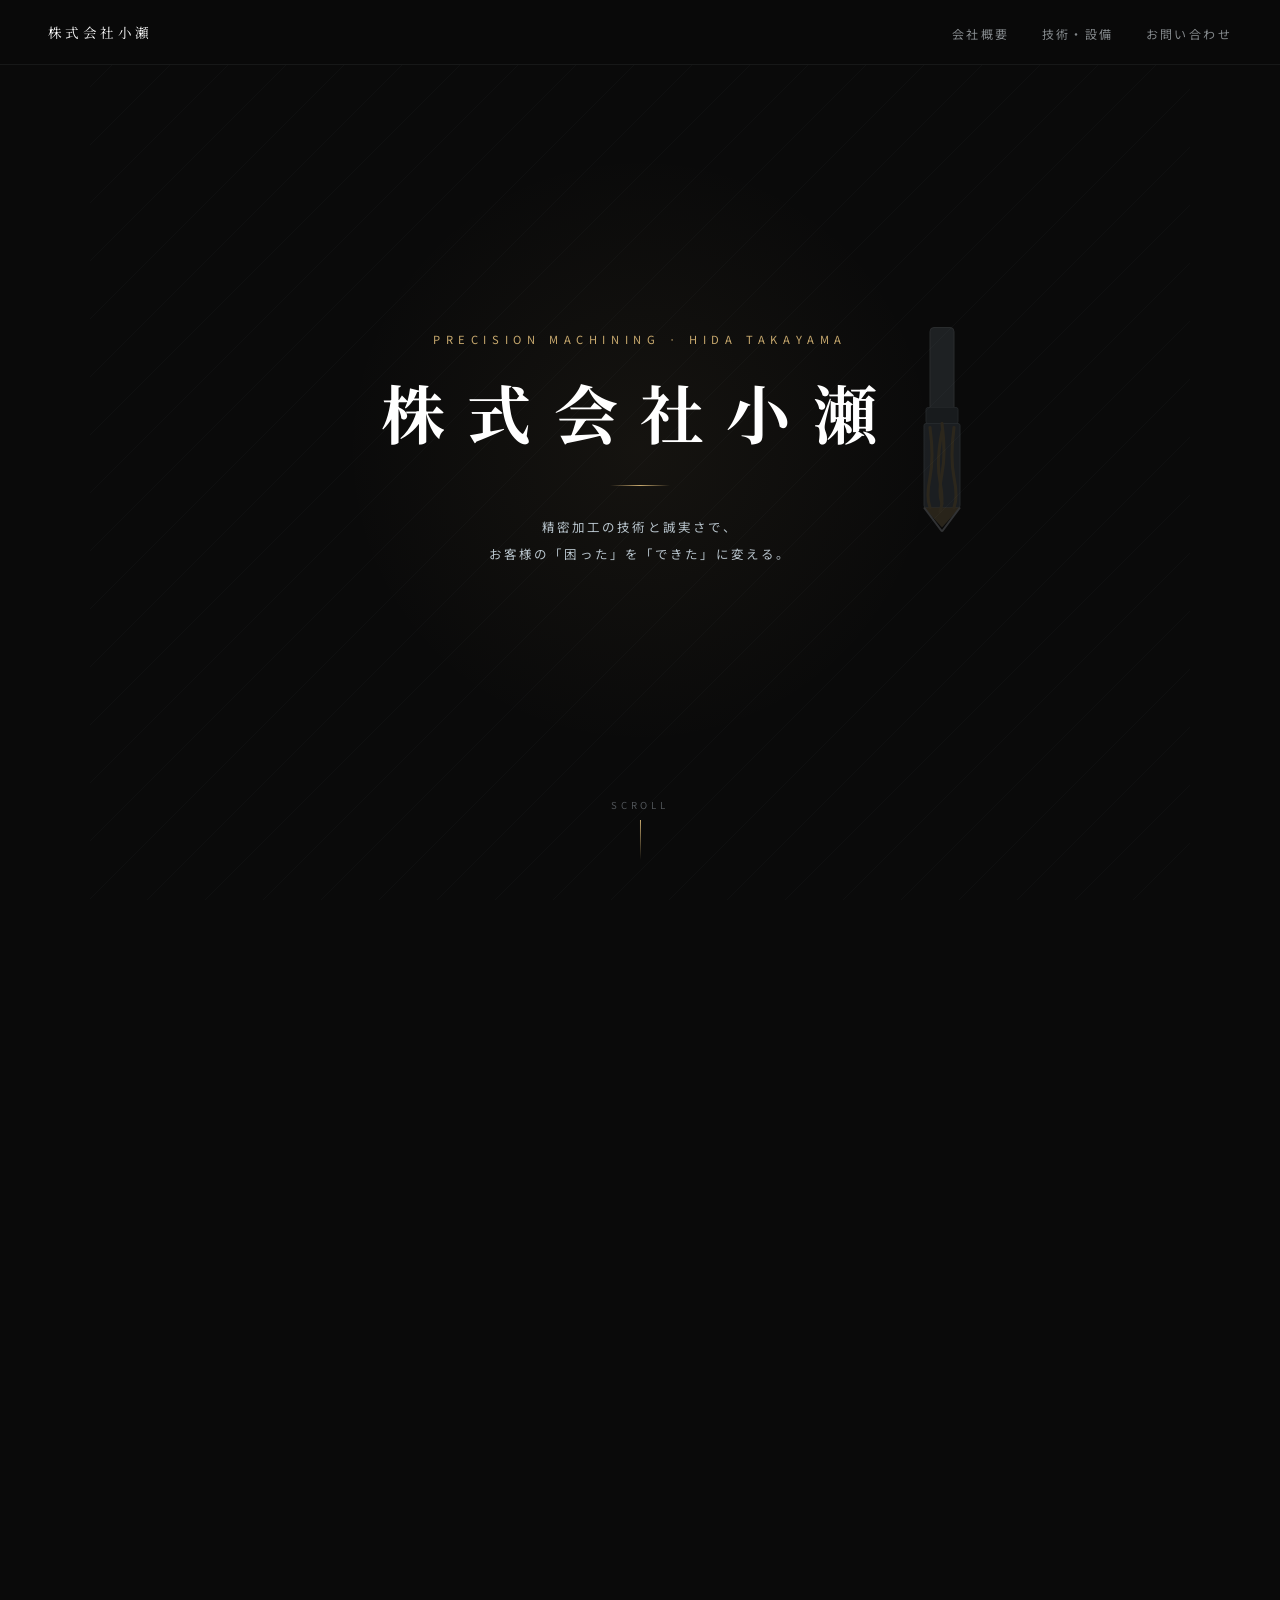
==== index.html @ 2247d6aa "update: 新デザイン適用" ====
<!DOCTYPE html>
<html lang="ja">
<head>
  <meta charset="UTF-8">
  <meta name="viewport" content="width=device-width, initial-scale=1.0">
  <title>株式会社小瀬 | 精密加工</title>
  <link rel="preconnect" href="https://fonts.googleapis.com">
  <link href="https://fonts.googleapis.com/css2?family=Noto+Serif+JP:wght@300;400;700&family=Bebas+Neue&family=Noto+Sans+JP:wght@300;400&display=swap" rel="stylesheet">
  <style>
    *, *::before, *::after { margin: 0; padding: 0; box-sizing: border-box; }

    :root {
      --black: #0a0a0a;
      --steel: #b8c4cc;
      --silver: #d6dde3;
      --gold: #c8a96e;
      --dim: #2a2f35;
      --text: #e8eaec;
    }

    html, body {
      width: 100%; height: 100%;
      background: var(--black);
      color: var(--text);
      font-family: 'Noto Sans JP', sans-serif;
      overflow-x: hidden;
    }

    @keyframes fadeIn { to { opacity: 1; } }

    .shank { fill: #7a8a96; stroke: #b8c4cc; stroke-width: 0.5; }
    .flute { fill: none; stroke: var(--gold); stroke-width: 1.5; stroke-linecap: round; }
    .tip   { fill: var(--gold); opacity: 0.9; }
    .cutting-edge { fill: none; stroke: #e0e8f0; stroke-width: 1; }
    .spin-group {
      transform-origin: 80px 80px;
      animation: spinCutter 1.2s linear infinite;
    }
    @keyframes spinCutter {
      from { transform: rotate(0deg); }
      to   { transform: rotate(360deg); }
    }

    #hero {
      position: relative;
      min-height: 100vh;
      display: flex;
      flex-direction: column;
      align-items: center;
      justify-content: center;
      overflow: hidden;
    }

    .bg-lines {
      position: absolute; inset: 0;
      background: repeating-linear-gradient(
        -45deg, transparent, transparent 40px,
        rgba(184,196,204,0.03) 40px, rgba(184,196,204,0.03) 41px
      );
      pointer-events: none;
    }

    .bg-glow {
      position: absolute;
      width: 600px; height: 600px;
      border-radius: 50%;
      background: radial-gradient(circle, rgba(200,169,110,0.06) 0%, transparent 70%);
      top: 50%; left: 50%;
      transform: translate(-50%,-50%);
      pointer-events: none;
      animation: pulseGlow 4s ease-in-out infinite;
    }
    @keyframes pulseGlow {
      0%,100% { opacity: 0.6; transform: translate(-50%,-50%) scale(1); }
      50%      { opacity: 1;   transform: translate(-50%,-50%) scale(1.1); }
    }

    nav {
      position: fixed; top: 0; left: 0; right: 0;
      padding: 20px 48px;
      display: flex; align-items: center; justify-content: space-between;
      z-index: 100;
      opacity: 0;
      animation: fadeIn 0.8s ease forwards 0.3s;
      border-bottom: 1px solid rgba(184,196,204,0.08);
      background: rgba(10,10,10,0.85);
      backdrop-filter: blur(10px);
    }

    .nav-logo {
      font-family: 'Noto Serif JP', serif;
      font-size: 0.85rem;
      letter-spacing: 0.25em;
      color: #ffffff;
    }

    .nav-links { display: flex; gap: 32px; list-style: none; }
    .nav-links a {
      font-size: 0.75rem;
      letter-spacing: 0.2em;
      color: rgba(214,221,227,0.6);
      text-decoration: none;
      transition: color 0.3s;
    }
    .nav-links a:hover { color: var(--gold); }

    #nav-toggle {
      display: none;
      flex-direction: column;
      gap: 5px;
      cursor: pointer;
      padding: 4px;
    }
    #nav-toggle span {
      display: block;
      width: 22px; height: 1.5px;
      background: #ffffff;
      transition: all 0.3s;
    }

    .hero-content {
      text-align: center;
      position: relative;
      z-index: 10;
      padding: 0 24px;
    }

    .hero-sub {
      font-size: 0.7rem;
      letter-spacing: 0.5em;
      color: var(--gold);
      text-transform: uppercase;
      opacity: 0;
      animation: fadeUp 0.9s ease forwards 0.2s;
      margin-bottom: 20px;
    }

    .hero-title {
      font-family: 'Noto Serif JP', serif;
      font-size: clamp(2.2rem, 5vw, 4.5rem);
      font-weight: 300;
      letter-spacing: 0.35em;
      line-height: 1.4;
      opacity: 0;
      animation: fadeUp 1s ease forwards 0.5s;
    }
    .hero-title span {
      display: block;
      font-weight: 700;
      color: #ffffff;
    }

    .hero-divider {
      width: 60px; height: 1px;
      background: linear-gradient(90deg, transparent, var(--gold), transparent);
      margin: 28px auto;
      opacity: 0;
      animation: fadeIn 0.8s ease forwards 0.9s;
    }

    .hero-desc {
      font-size: 0.78rem;
      letter-spacing: 0.25em;
      color: var(--steel);
      line-height: 2.2;
      opacity: 0;
      animation: fadeUp 0.9s ease forwards 1.1s;
    }

    @keyframes fadeUp {
      from { opacity: 0; transform: translateY(20px); }
      to   { opacity: 1; transform: translateY(0); }
    }

    .hero-cutter {
      position: absolute;
      right: 8%; top: 50%;
      transform: translateY(-50%);
      opacity: 0;
      animation: fadeInDim 1.4s ease forwards 0.8s;
    }
    @keyframes fadeInDim { to { opacity: 0.18; } }

    .scroll-hint {
      position: absolute; bottom: 40px; left: 50%;
      transform: translateX(-50%);
      display: flex; flex-direction: column; align-items: center; gap: 8px;
      opacity: 0;
      animation: fadeIn 1s ease forwards 1.6s;
    }
    .scroll-hint span { font-size: 0.6rem; letter-spacing: 0.4em; color: rgba(184,196,204,0.4); }
    .scroll-arrow {
      width: 1px; height: 40px;
      background: linear-gradient(to bottom, var(--gold), transparent);
      animation: scrollDrop 1.8s ease-in-out infinite;
    }
    @keyframes scrollDrop {
      0%,100% { transform: scaleY(0.3); transform-origin: top; opacity: 0.3; }
      50%      { transform: scaleY(1); opacity: 1; }
    }

    section { padding: 100px 48px; max-width: 1100px; margin: 0 auto; }

    .section-label {
      font-family: 'Bebas Neue', cursive;
      font-size: 0.7rem;
      letter-spacing: 0.5em;
      color: var(--gold);
      margin-bottom: 12px;
    }
    .section-title {
      font-family: 'Noto Serif JP', serif;
      font-size: clamp(1.4rem, 3vw, 2.2rem);
      font-weight: 300;
      letter-spacing: 0.2em;
      margin-bottom: 40px;
      color: var(--silver);
    }

    .features { display: grid; grid-template-columns: repeat(3,1fr); gap: 2px; margin-top: 48px; }

    .feature-card {
      background: rgba(255,255,255,0.02);
      border: 1px solid rgba(184,196,204,0.1);
      padding: 36px 28px;
      position: relative;
      overflow: hidden;
      opacity: 0;
      transform: translateY(40px);
      transition: all 0.7s ease;
    }
    .feature-card.visible { opacity: 1; transform: translateY(0); }
    .feature-card::before {
      content: '';
      position: absolute; top: 0; left: 0;
      width: 3px; height: 0;
      background: var(--gold);
      transition: height 0.5s ease 0.3s;
    }
    .feature-card.visible::before { height: 100%; }
    .feature-card:hover {
      background: rgba(200,169,110,0.04);
      border-color: rgba(200,169,110,0.3);
    }
    .feature-num {
      font-family: 'Bebas Neue', cursive;
      font-size: 2.5rem;
      color: rgba(200,169,110,0.2);
      line-height: 1; margin-bottom: 16px;
    }
    .feature-name {
      font-family: 'Noto Serif JP', serif;
      font-size: 1.05rem; letter-spacing: 0.15em;
      margin-bottom: 14px; color: var(--silver);
    }
    .feature-text { font-size: 0.75rem; line-height: 2; color: rgba(184,196,204,0.7); }

    .ruled-line {
      width: 100%; height: 1px;
      background: linear-gradient(90deg, var(--gold), rgba(200,169,110,0.1));
      margin: 80px 0;
    }

    .about-grid { display: grid; grid-template-columns: 1fr 1fr; gap: 80px; align-items: start; }

    .about-specs { border: 1px solid rgba(184,196,204,0.1); }
    .spec-row {
      display: flex;
      border-bottom: 1px solid rgba(184,196,204,0.06);
      opacity: 0; transform: translateX(-20px);
      transition: opacity 0.6s ease, transform 0.6s ease;
    }
    .spec-row:last-child { border-bottom: none; }
    .spec-row.visible { opacity: 1; transform: translateX(0); }
    .spec-label {
      width: 110px; flex-shrink: 0;
      padding: 14px 18px;
      font-size: 0.68rem; letter-spacing: 0.15em;
      color: rgba(184,196,204,0.45);
      border-right: 1px solid rgba(184,196,204,0.06);
    }
    .spec-val {
      padding: 14px 18px;
      font-size: 0.76rem; letter-spacing: 0.08em;
      color: rgba(214,221,227,0.85); line-height: 1.8;
    }

    .about-text p {
      font-size: 0.8rem; line-height: 2.4;
      color: rgba(184,196,204,0.8); margin-bottom: 1.5em;
    }

    #contact-section {
      background: rgba(255,255,255,0.015);
      border-top: 1px solid rgba(184,196,204,0.07);
    }

    .contact-form {
      max-width: 560px;
      display: flex; flex-direction: column; gap: 16px;
    }

    .form-row { display: grid; grid-template-columns: 1fr 1fr; gap: 12px; }

    .form-group { display: flex; flex-direction: column; gap: 6px; }
    .form-group label {
      font-size: 0.62rem; letter-spacing: 0.25em;
      color: rgba(184,196,204,0.45);
    }
    .form-group input,
    .form-group textarea,
    .form-group select {
      background: rgba(255,255,255,0.04);
      border: 1px solid rgba(184,196,204,0.15);
      border-radius: 2px;
      padding: 12px 14px;
      color: var(--text);
      font-family: 'Noto Sans JP', sans-serif;
      font-size: 0.78rem;
      letter-spacing: 0.08em;
      outline: none;
      transition: border-color 0.3s, background 0.3s;
      -webkit-appearance: none;
    }
    .form-group input:focus,
    .form-group textarea:focus,
    .form-group select:focus {
      border-color: rgba(200,169,110,0.5);
      background: rgba(255,255,255,0.06);
    }
    .form-group select option { background: #1a1e22; }
    .form-group textarea { resize: vertical; min-height: 120px; }

    .form-submit {
      margin-top: 8px;
      padding: 14px 36px;
      background: transparent;
      border: 1px solid rgba(200,169,110,0.5);
      color: var(--gold);
      font-family: 'Noto Sans JP', sans-serif;
      font-size: 0.72rem; letter-spacing: 0.4em;
      cursor: pointer;
      transition: background 0.3s, border-color 0.3s, color 0.3s;
      align-self: flex-start;
    }
    .form-submit:hover {
      background: rgba(200,169,110,0.1);
      border-color: var(--gold);
      color: #ffffff;
    }
    .form-submit:disabled { opacity: 0.4; cursor: default; }

    .form-note {
      font-size: 0.62rem; letter-spacing: 0.12em;
      color: rgba(184,196,204,0.3); line-height: 1.8;
    }

    #form-success {
      display: none;
      font-size: 0.75rem; letter-spacing: 0.2em;
      color: rgba(200,169,110,0.8); padding: 16px 0;
    }

    footer {
      border-top: 1px solid rgba(184,196,204,0.1);
      padding: 40px 48px;
      display: flex; justify-content: space-between; align-items: center;
    }
    .footer-logo {
      font-family: 'Noto Serif JP', serif;
      font-size: 0.85rem; letter-spacing: 0.3em; color: var(--steel);
    }
    .footer-copy {
      font-size: 0.65rem; letter-spacing: 0.2em; color: rgba(184,196,204,0.25);
    }

    @media (max-width: 768px) {
      nav { padding: 16px 20px; }
      .nav-links {
        display: none;
        flex-direction: column;
        position: absolute;
        top: 100%; left: 0; right: 0;
        background: rgba(10,10,10,0.97);
        padding: 20px 24px;
        gap: 16px;
        border-bottom: 1px solid rgba(184,196,204,0.08);
      }
      .nav-links.open { display: flex; }
      #nav-toggle { display: flex; }
      section { padding: 64px 20px; }
      .features { grid-template-columns: 1fr; }
      .about-grid { grid-template-columns: 1fr; gap: 40px; }
      .hero-cutter { display: none; }
      footer { flex-direction: column; gap: 16px; text-align: center; padding: 32px 20px; }
      .form-row { grid-template-columns: 1fr; }
      .spec-label { width: 90px; }
    }
  </style>
</head>
<body>

<nav id="nav">
  <div class="nav-logo">株式会社小瀬</div>
  <ul class="nav-links" id="nav-links">
    <li><a href="#about" onclick="closeNav()">会社概要</a></li>
    <li><a href="#features" onclick="closeNav()">技術・設備</a></li>
    <li><a href="#contact-section" onclick="closeNav()">お問い合わせ</a></li>
  </ul>
  <div id="nav-toggle" onclick="toggleNav()">
    <span></span><span></span><span></span>
  </div>
</nav>

<section id="hero">
  <div class="bg-lines"></div>
  <div class="bg-glow"></div>

  <div class="hero-cutter">
    <svg width="320" height="320" viewBox="0 0 160 160" xmlns="http://www.w3.org/2000/svg">
      <g class="spin-group">
        <rect class="shank" x="74" y="20" width="12" height="45" rx="2"/>
        <rect x="72" y="60" width="16" height="8" rx="1" fill="#5a6a76" stroke="#8a9aa6" stroke-width="0.5"/>
        <rect x="71" y="68" width="18" height="42" rx="1" fill="#6a7a88" stroke="#9ab0be" stroke-width="0.5"/>
        <path class="flute" d="M 74 70 Q 76 85 74 95 Q 72 105 74 110"/>
        <path class="flute" d="M 80 68 Q 82 83 80 93 Q 78 103 80 108"/>
        <path class="flute" d="M 86 70 Q 84 85 86 95 Q 88 105 86 110"/>
        <path class="flute" d="M 80 72 Q 77 87 79 97 Q 81 107 79 112"/>
        <polygon class="tip" points="71,110 80,120 89,110"/>
        <line class="cutting-edge" x1="71" y1="110" x2="80" y2="122"/>
        <line class="cutting-edge" x1="89" y1="110" x2="80" y2="122"/>
      </g>
    </svg>
  </div>

  <div class="hero-content">
    <div class="hero-sub">PRECISION MACHINING · HIDA TAKAYAMA</div>
    <h1 class="hero-title">
      <span>株式会社小瀬</span>
    </h1>
    <div class="hero-divider"></div>
    <p class="hero-desc">
      精密加工の技術と誠実さで、<br>
      お客様の「困った」を「できた」に変える。
    </p>
  </div>

  <div class="scroll-hint">
    <span>SCROLL</span>
    <div class="scroll-arrow"></div>
  </div>
</section>

<section id="features">
  <div class="section-label">TECHNOLOGY &amp; EQUIPMENT</div>
  <h2 class="section-title">技術・設備</h2>
  <div class="ruled-line" style="margin: 0 0 48px;"></div>
  <div class="features">
    <div class="feature-card">
      <div class="feature-num">01</div>
      <div class="feature-name">精密マシニング</div>
      <p class="feature-text">オークマMCを中心とした精密加工。公差±0.05mmの高精度部品・治具製作に対応します。</p>
    </div>
    <div class="feature-card" style="transition-delay:0.15s">
      <div class="feature-num">02</div>
      <div class="feature-name">ワイヤーカット</div>
      <p class="feature-text">ソディックワイヤーカット機による精密放電加工。複雑形状にも柔軟に対応可能です。</p>
    </div>
    <div class="feature-card" style="transition-delay:0.3s">
      <div class="feature-num">03</div>
      <div class="feature-name">迅速対応</div>
      <p class="feature-text">小ロット・急ぎの案件も歓迎。大手にはできない柔軟な対応力が私たちの強みです。</p>
    </div>
  </div>
</section>

<section id="about">
  <div class="ruled-line" style="margin-top:0"></div>
  <div class="section-label">ABOUT US</div>
  <h2 class="section-title">会社概要</h2>
  <div class="about-grid">
    <div class="about-specs">
      <div class="spec-row" data-delay="0">
        <div class="spec-label">会社名</div>
        <div class="spec-val">株式会社小瀬</div>
      </div>
      <div class="spec-row" data-delay="80">
        <div class="spec-label">所在地</div>
        <div class="spec-val">岐阜県</div>
      </div>
      <div class="spec-row" data-delay="160">
        <div class="spec-label">事業内容</div>
        <div class="spec-val">精密機械部品加工<br>治具・ジグ製作</div>
      </div>
      <div class="spec-row" data-delay="240">
        <div class="spec-label">主要設備</div>
        <div class="spec-val">オークマ MC マシニングセンタ<br>ソディック ワイヤーカット</div>
      </div>
      <div class="spec-row" data-delay="320">
        <div class="spec-label">対応公差</div>
        <div class="spec-val">±0.05 mm</div>
      </div>
    </div>
    <div class="about-text">
      <p>岐阜県に拠点を置く、精密機械部品・治具の製造会社です。創業以来、一貫して「確かな品質」と「誠実な対応」を大切にしてきました。</p>
      <p>オークマMCマシニングセンタ・ソディックワイヤーカット機を中心に、お客様のニーズに合わせた柔軟な製造体制を整えています。</p>
      <p>小規模だからこそできる、迅速かつ丁寧なものづくりを提供します。</p>
    </div>
  </div>
</section>

<div id="contact-section">
  <section>
    <div class="section-label">CONTACT</div>
    <h2 class="section-title">お問い合わせ</h2>
    <div class="ruled-line" style="margin-top:0"></div>
    <form class="contact-form" id="contact-form" onsubmit="handleSubmit(event)">
      <div class="form-row">
        <div class="form-group">
          <label>お名前 *</label>
          <input type="text" name="name" required placeholder="山田 太郎">
        </div>
        <div class="form-group">
          <label>会社名</label>
          <input type="text" name="company" placeholder="株式会社〇〇">
        </div>
      </div>
      <div class="form-row">
        <div class="form-group">
          <label>メールアドレス *</label>
          <input type="email" name="email" required placeholder="info@example.com">
        </div>
        <div class="form-group">
          <label>電話番号</label>
          <input type="tel" name="tel" placeholder="000-0000-0000">
        </div>
      </div>
      <div class="form-group">
        <label>お問い合わせ種別</label>
        <select name="type">
          <option value="">選択してください</option>
          <option value="quote">見積もり依頼</option>
          <option value="tech">技術的なご相談</option>
          <option value="other">その他</option>
        </select>
      </div>
      <div class="form-group">
        <label>メッセージ *</label>
        <textarea name="message" required placeholder="ご依頼内容・ご質問などをご記入ください"></textarea>
      </div>
      <p class="form-note">※ ご入力いただいた情報は、お問い合わせへの返答のみに使用します。</p>
      <button class="form-submit" type="submit">送 信</button>
      <div id="form-success">お問い合わせを受け付けました。後ほどご連絡いたします。</div>
    </form>
  </section>
</div>

<footer id="contact">
  <div class="footer-logo">株式会社小瀬</div>
  <div class="footer-copy">© 2025 Kabushikigaisha Kose. All Rights Reserved.</div>
</footer>

<script>
  const observer = new IntersectionObserver((entries) => {
    entries.forEach(e => {
      if (e.isIntersecting) {
        const delay = e.target.dataset.delay || 0;
        setTimeout(() => e.target.classList.add('visible'), +delay);
      }
    });
  }, { threshold: 0.15 });

  document.querySelectorAll('.feature-card, .spec-row').forEach(el => observer.observe(el));

  function toggleNav() {
    document.getElementById('nav-links').classList.toggle('open');
  }
  function closeNav() {
    document.getElementById('nav-links').classList.remove('open');
  }

  function handleSubmit(e) {
    e.preventDefault();
    const btn = e.target.querySelector('.form-submit');
    btn.textContent = '送信中...';
    btn.disabled = true;
    setTimeout(() => {
      document.getElementById('contact-form').style.opacity = '0.3';
      document.getElementById('contact-form').style.pointerEvents = 'none';
      document.getElementById('form-success').style.display = 'block';
    }, 1000);
  }
</script>
</body>
</html>
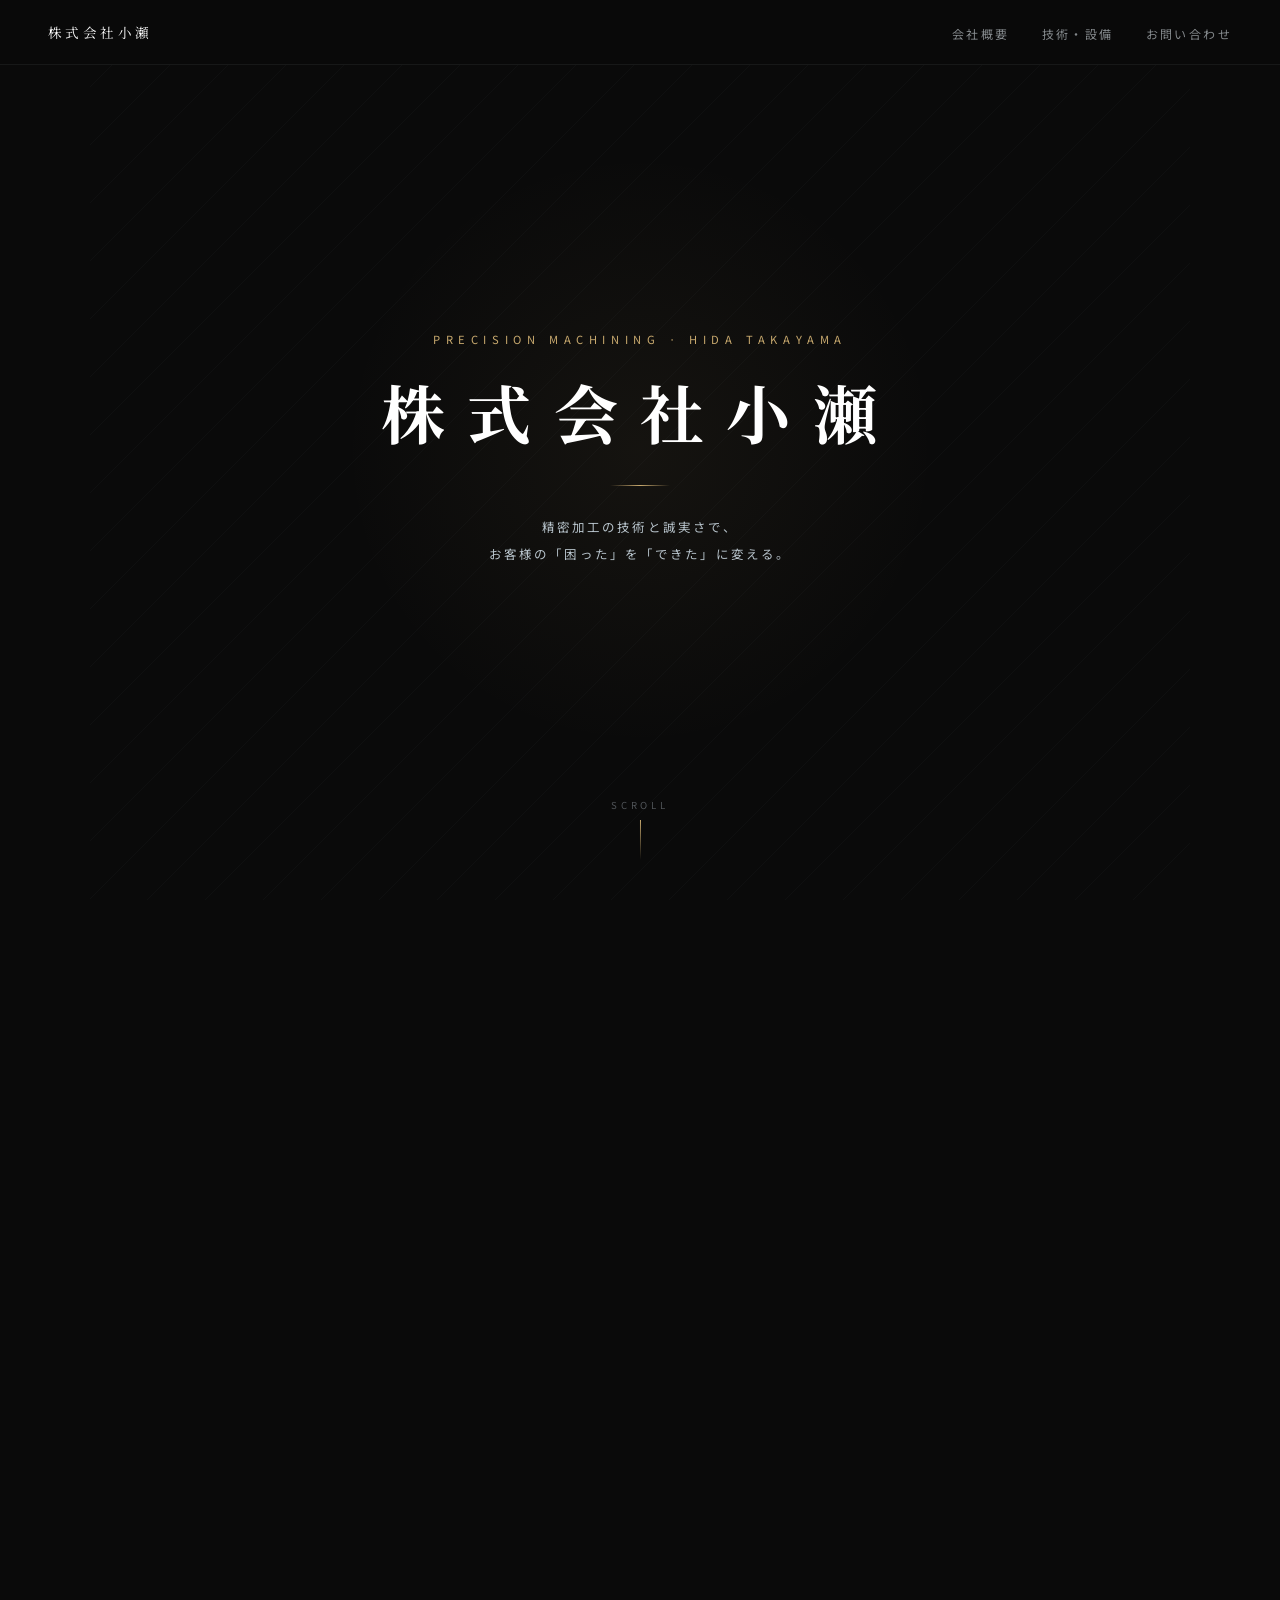
==== commit 036a2aae: "fix: エンドミル削除" ====
--- a/index.html
+++ b/index.html
@@ -28,19 +28,6 @@
 
     @keyframes fadeIn { to { opacity: 1; } }
 
-    .shank { fill: #7a8a96; stroke: #b8c4cc; stroke-width: 0.5; }
-    .flute { fill: none; stroke: var(--gold); stroke-width: 1.5; stroke-linecap: round; }
-    .tip   { fill: var(--gold); opacity: 0.9; }
-    .cutting-edge { fill: none; stroke: #e0e8f0; stroke-width: 1; }
-    .spin-group {
-      transform-origin: 80px 80px;
-      animation: spinCutter 1.2s linear infinite;
-    }
-    @keyframes spinCutter {
-      from { transform: rotate(0deg); }
-      to   { transform: rotate(360deg); }
-    }
-
     #hero {
       position: relative;
       min-height: 100vh;
@@ -171,15 +158,6 @@
       from { opacity: 0; transform: translateY(20px); }
       to   { opacity: 1; transform: translateY(0); }
     }
-
-    .hero-cutter {
-      position: absolute;
-      right: 8%; top: 50%;
-      transform: translateY(-50%);
-      opacity: 0;
-      animation: fadeInDim 1.4s ease forwards 0.8s;
-    }
-    @keyframes fadeInDim { to { opacity: 0.18; } }
 
     .scroll-hint {
       position: absolute; bottom: 40px; left: 50%;
@@ -391,7 +369,6 @@
       section { padding: 64px 20px; }
       .features { grid-template-columns: 1fr; }
       .about-grid { grid-template-columns: 1fr; gap: 40px; }
-      .hero-cutter { display: none; }
       footer { flex-direction: column; gap: 16px; text-align: center; padding: 32px 20px; }
       .form-row { grid-template-columns: 1fr; }
       .spec-label { width: 90px; }
@@ -415,23 +392,6 @@
 <section id="hero">
   <div class="bg-lines"></div>
   <div class="bg-glow"></div>
-
-  <div class="hero-cutter">
-    <svg width="320" height="320" viewBox="0 0 160 160" xmlns="http://www.w3.org/2000/svg">
-      <g class="spin-group">
-        <rect class="shank" x="74" y="20" width="12" height="45" rx="2"/>
-        <rect x="72" y="60" width="16" height="8" rx="1" fill="#5a6a76" stroke="#8a9aa6" stroke-width="0.5"/>
-        <rect x="71" y="68" width="18" height="42" rx="1" fill="#6a7a88" stroke="#9ab0be" stroke-width="0.5"/>
-        <path class="flute" d="M 74 70 Q 76 85 74 95 Q 72 105 74 110"/>
-        <path class="flute" d="M 80 68 Q 82 83 80 93 Q 78 103 80 108"/>
-        <path class="flute" d="M 86 70 Q 84 85 86 95 Q 88 105 86 110"/>
-        <path class="flute" d="M 80 72 Q 77 87 79 97 Q 81 107 79 112"/>
-        <polygon class="tip" points="71,110 80,120 89,110"/>
-        <line class="cutting-edge" x1="71" y1="110" x2="80" y2="122"/>
-        <line class="cutting-edge" x1="89" y1="110" x2="80" y2="122"/>
-      </g>
-    </svg>
-  </div>
 
   <div class="hero-content">
     <div class="hero-sub">PRECISION MACHINING · HIDA TAKAYAMA</div>
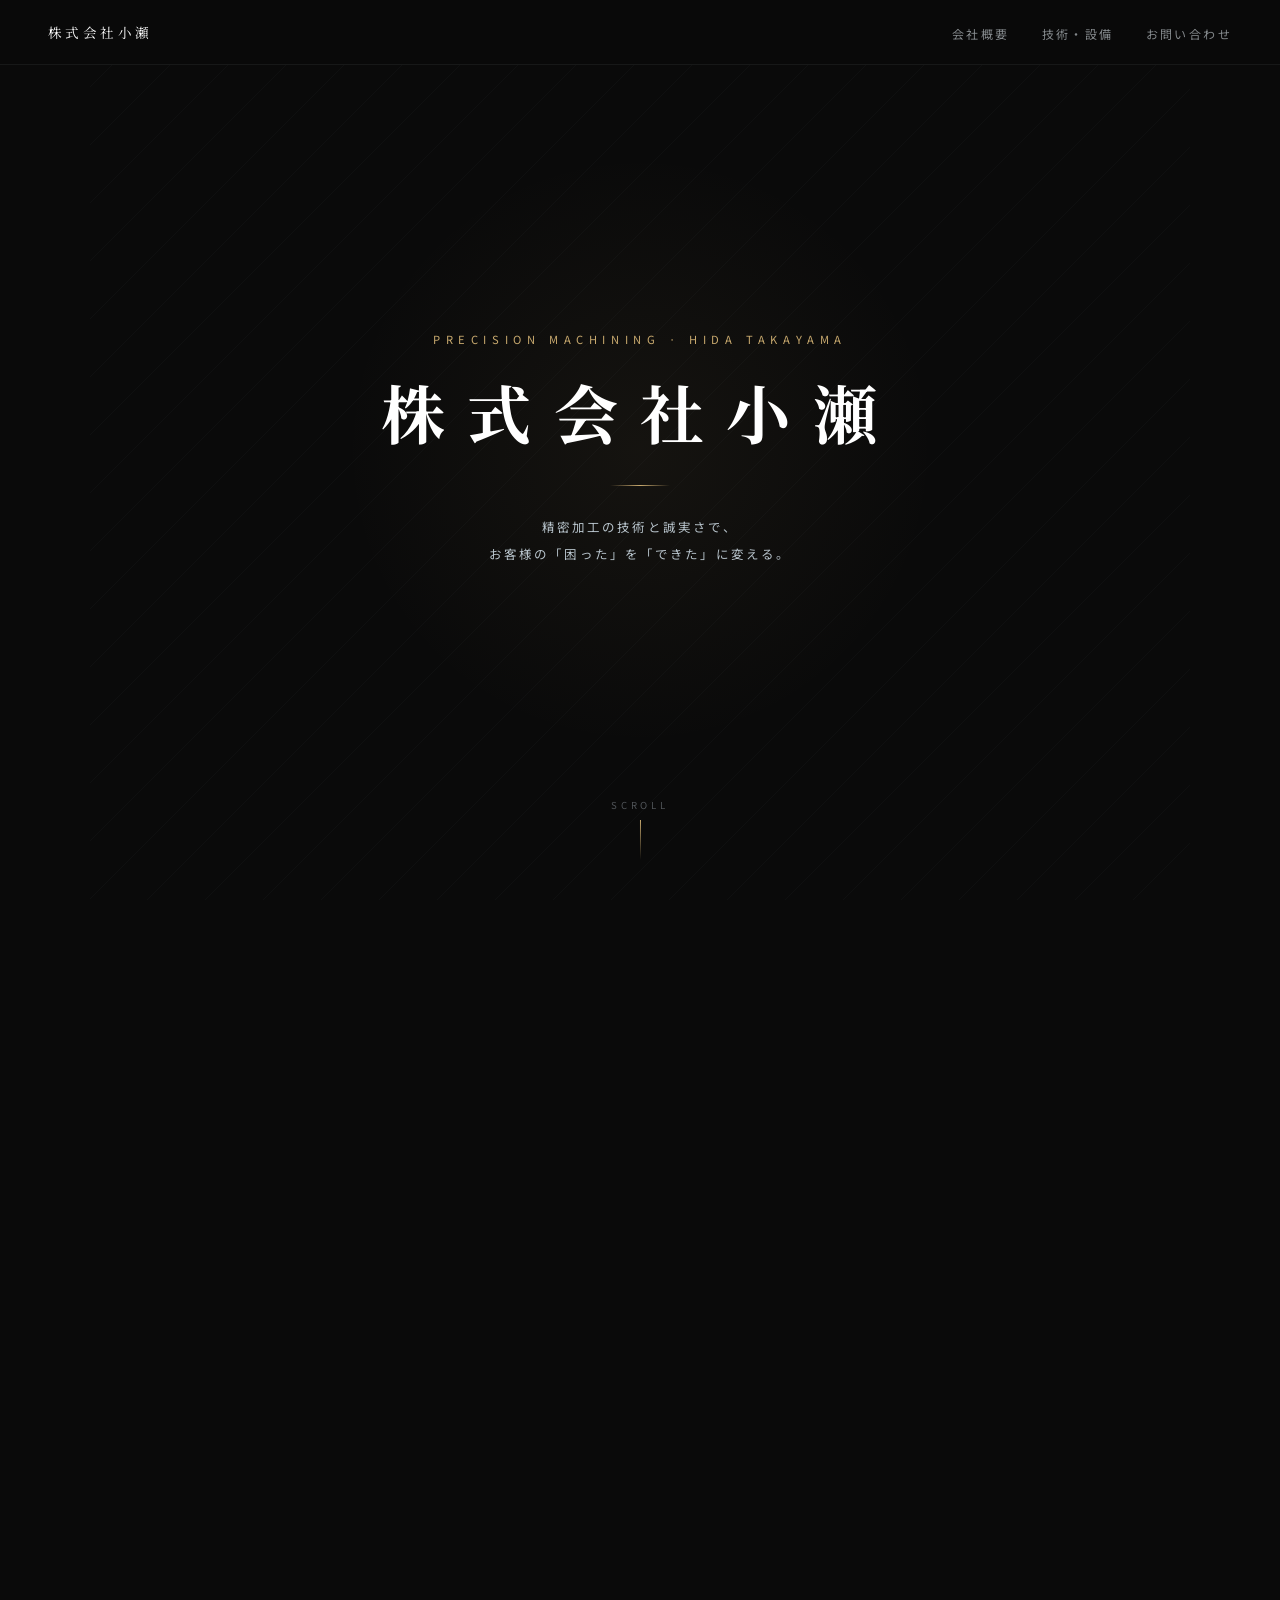
==== commit 5ca760c3: "fix: 会社概要・地図追加" ====
--- a/index.html
+++ b/index.html
@@ -446,19 +446,19 @@
       </div>
       <div class="spec-row" data-delay="80">
         <div class="spec-label">所在地</div>
-        <div class="spec-val">岐阜県</div>
+        <div class="spec-val">岐阜県高山市国府町名張1358</div>
       </div>
       <div class="spec-row" data-delay="160">
         <div class="spec-label">事業内容</div>
         <div class="spec-val">精密機械部品加工<br>治具・ジグ製作</div>
       </div>
+      <div class="spec-row" data-delay="200">
+        <div class="spec-label">TEL / FAX</div>
+        <div class="spec-val">TEL: 0577-72-6030<br>FAX: 0577-72-6030</div>
+      </div>
       <div class="spec-row" data-delay="240">
         <div class="spec-label">主要設備</div>
         <div class="spec-val">オークマ MC マシニングセンタ<br>ソディック ワイヤーカット</div>
-      </div>
-      <div class="spec-row" data-delay="320">
-        <div class="spec-label">対応公差</div>
-        <div class="spec-val">±0.05 mm</div>
       </div>
     </div>
     <div class="about-text">
@@ -466,6 +466,17 @@
       <p>オークマMCマシニングセンタ・ソディックワイヤーカット機を中心に、お客様のニーズに合わせた柔軟な製造体制を整えています。</p>
       <p>小規模だからこそできる、迅速かつ丁寧なものづくりを提供します。</p>
     </div>
+  </div>
+  <div style="margin-top: 48px;">
+    <iframe
+      src="https://maps.google.com/maps?q=岐阜県高山市国府町名張1358&output=embed"
+      width="100%"
+      height="300"
+      style="border: 1px solid rgba(184,196,204,0.1); display: block; filter: grayscale(1) brightness(0.75) contrast(1.1);"
+      allowfullscreen=""
+      loading="lazy"
+      referrerpolicy="no-referrer-when-downgrade"
+    ></iframe>
   </div>
 </section>
 
